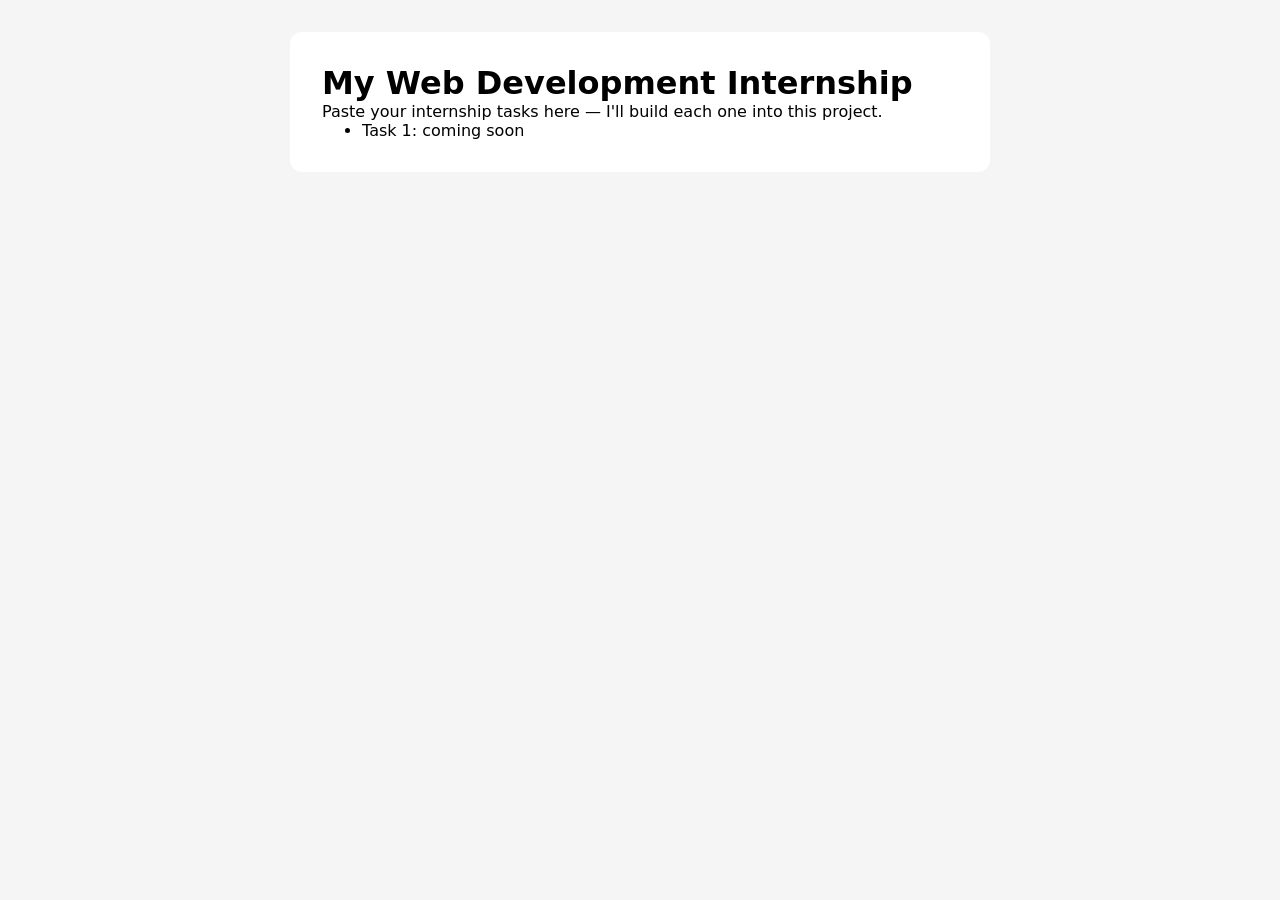
==== index.html @ b751842e "Initial commit: internship project setup" ====
<!DOCTYPE html>
<html lang="en">
<head>
  <meta charset="UTF-8" />
  <meta name="viewport" content="width=device-width, initial-scale=1.0" />
  <title>My Web Dev Internship</title>
  <link rel="stylesheet" href="style.css" />
</head>
<body>
  <main>
    <h1>My Web Development Internship</h1>
    <p>Paste your internship tasks here — I'll build each one into this project.</p>
    <ul id="tasks">
      <li>Task 1: coming soon</li>
    </ul>
  </main>
  <script src="script.js"></script>
</body>
</html>
---- style.css ----
* { margin: 0; box-sizing: border-box; font-family: system-ui, sans-serif; }
body { padding: 2rem; background: #f5f5f5; }
main { max-width: 700px; margin: auto; background: white; padding: 2rem; border-radius: 12px; }
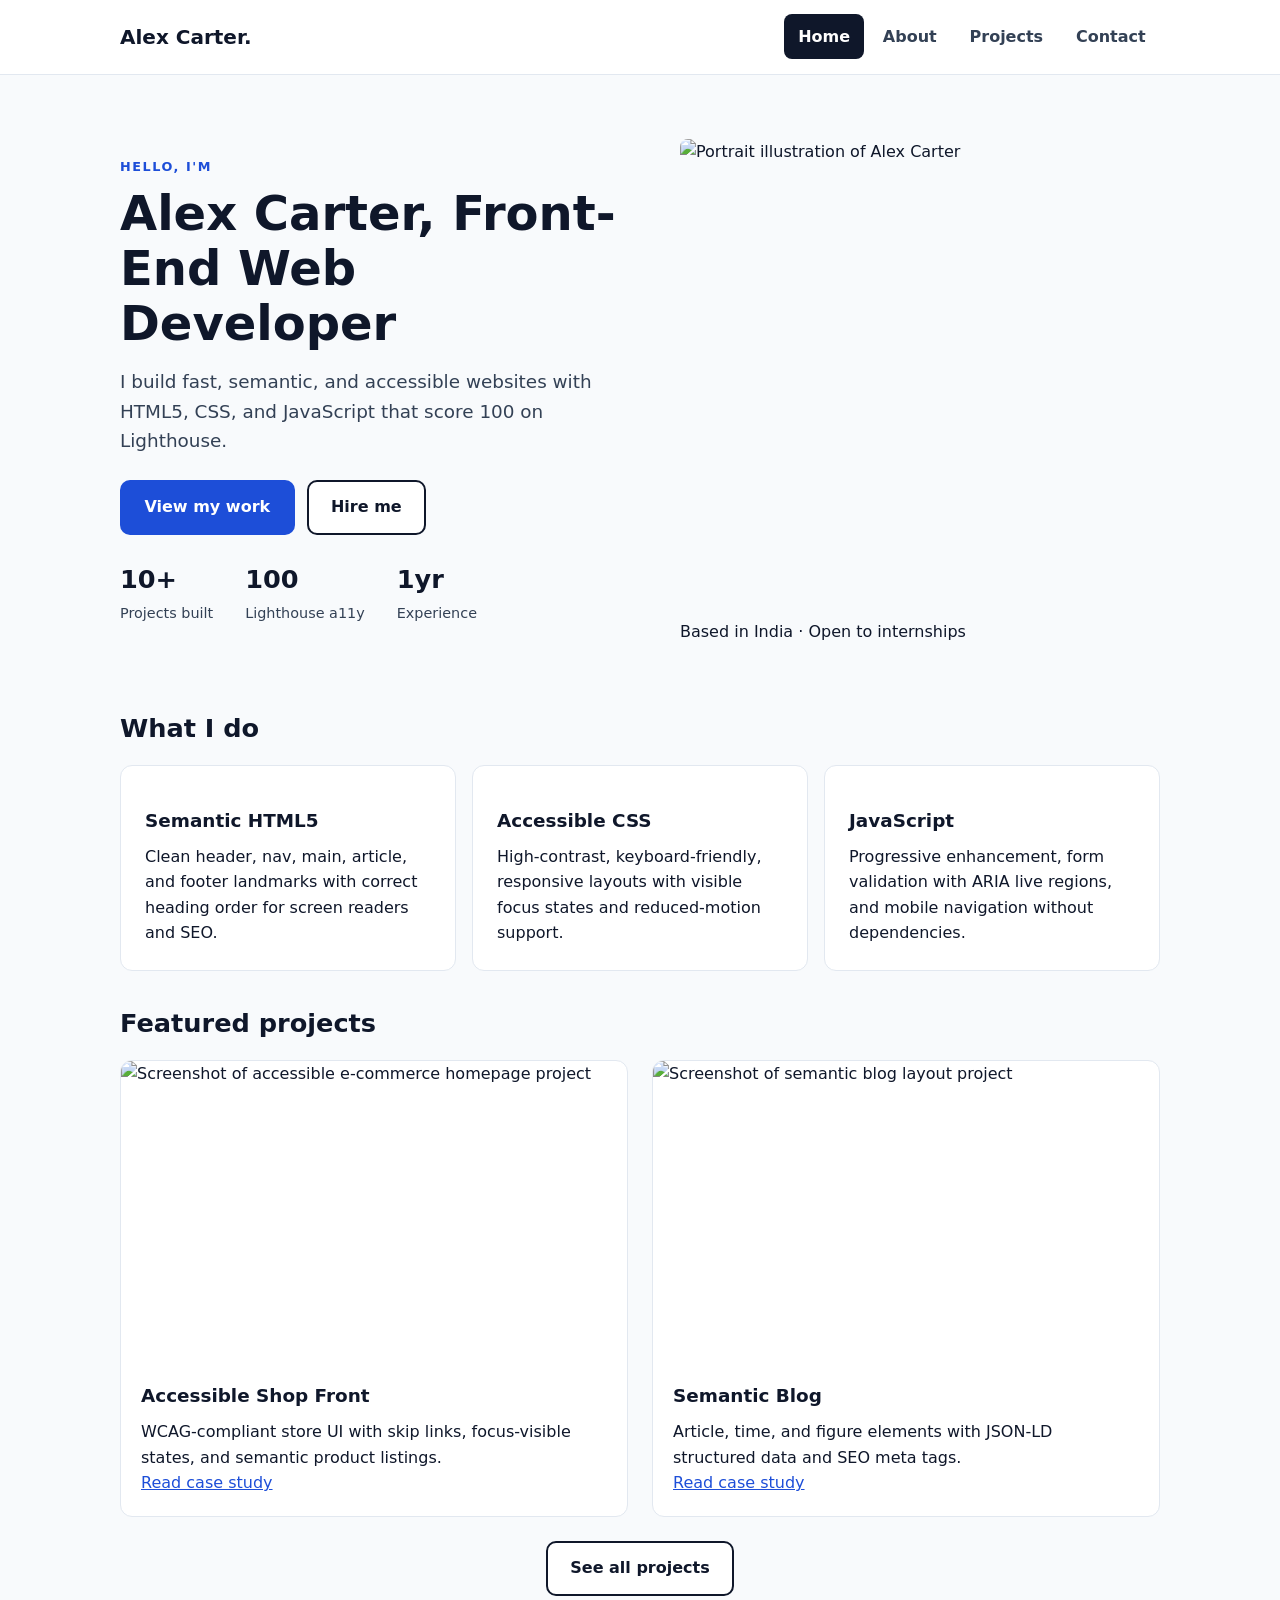
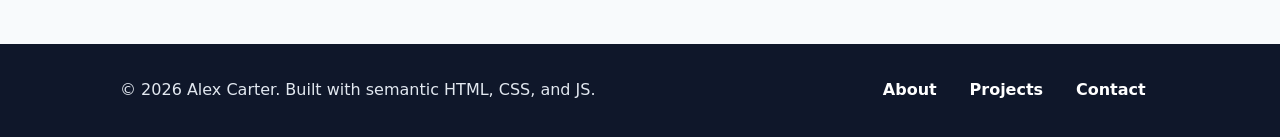
==== commit ab6bb242: "Task 1: accessible multi-page portfolio with semantic HTML, WCAG form, SEO" ====
--- a/index.html
+++ b/index.html
@@ -3,17 +3,113 @@
 <head>
   <meta charset="UTF-8" />
   <meta name="viewport" content="width=device-width, initial-scale=1.0" />
-  <title>My Web Dev Internship</title>
+  <title>Alex Carter | Front-End Web Developer Portfolio</title>
+  <meta name="description" content="Portfolio of Alex Carter, a front-end web developer specializing in semantic HTML5, accessible CSS, and JavaScript. View projects, skills, and contact details." />
+  <meta name="author" content="Alex Carter" />
+  <meta name="robots" content="index, follow" />
+  <meta name="theme-color" content="#0f172a" />
+  <meta property="og:type" content="website" />
+  <meta property="og:title" content="Alex Carter | Front-End Web Developer" />
+  <meta property="og:description" content="Semantic, accessible, SEO-friendly web development portfolio. Explore projects and get in touch." />
+  <meta property="og:image" content="assets/og-cover.png" />
+  <meta name="twitter:card" content="summary_large_image" />
+  <meta name="twitter:title" content="Alex Carter | Front-End Web Developer" />
+  <meta name="twitter:description" content="Semantic, accessible, SEO-friendly web development portfolio." />
+  <link rel="icon" href="data:image/svg+xml,<svg xmlns='http://www.w3.org/2000/svg' viewBox='0 0 100 100'><text y='.9em' font-size='90'>💼</text></svg>" />
   <link rel="stylesheet" href="style.css" />
+  <script type="application/ld+json">
+  {"@context":"https://schema.org","@type":"Person","name":"Alex Carter","jobTitle":"Front-End Web Developer","url":"https://example.com","sameAs":["https://github.com/","https://www.linkedin.com/"],"knowsAbout":["HTML5","CSS3","JavaScript","Accessibility","SEO"]}
+  </script>
 </head>
 <body>
-  <main>
-    <h1>My Web Development Internship</h1>
-    <p>Paste your internship tasks here — I'll build each one into this project.</p>
-    <ul id="tasks">
-      <li>Task 1: coming soon</li>
-    </ul>
+  <a class="skip-link" href="#main-content">Skip to main content</a>
+  <header>
+    <div class="container header-inner">
+      <a class="logo" href="index.html" aria-label="Alex Carter — home">Alex Carter<span aria-hidden="true">.</span></a>
+      <nav aria-label="Primary">
+        <button class="nav-toggle" type="button" aria-expanded="false" aria-controls="primary-menu" aria-label="Toggle navigation menu">Menu</button>
+        <ul id="primary-menu">
+          <li><a href="index.html" aria-current="page">Home</a></li>
+          <li><a href="about.html">About</a></li>
+          <li><a href="projects.html">Projects</a></li>
+          <li><a href="contact.html">Contact</a></li>
+        </ul>
+      </nav>
+    </div>
+  </header>
+  <main id="main-content">
+    <section class="hero container" aria-labelledby="intro-heading">
+      <div class="hero-text">
+        <p class="eyebrow">Hello, I'm</p>
+        <h1 id="intro-heading">Alex Carter, Front-End Web Developer</h1>
+        <p class="lead">I build fast, semantic, and accessible websites with HTML5, CSS, and JavaScript that score 100 on Lighthouse.</p>
+        <div class="actions">
+          <a class="btn btn-primary" href="projects.html">View my work</a>
+          <a class="btn btn-secondary" href="contact.html">Hire me</a>
+        </div>
+        <ul class="stats" aria-label="Highlights">
+          <li><strong>10+</strong><span>Projects built</span></li>
+          <li><strong>100</strong><span>Lighthouse a11y</span></li>
+          <li><strong>1yr</strong><span>Experience</span></li>
+        </ul>
+      </div>
+      <figure class="hero-media">
+        <img src="https://via.placeholder.com/480x480.png?text=Portrait" alt="Portrait illustration of Alex Carter" width="480" height="480" loading="eager" fetchpriority="high" />
+        <figcaption>Based in India · Open to internships</figcaption>
+      </figure>
+    </section>
+    <section class="container" aria-labelledby="skills-heading">
+      <h2 id="skills-heading">What I do</h2>
+      <div class="grid-3">
+        <article>
+          <h3>Semantic HTML5</h3>
+          <p>Clean header, nav, main, article, and footer landmarks with correct heading order for screen readers and SEO.</p>
+        </article>
+        <article>
+          <h3>Accessible CSS</h3>
+          <p>High-contrast, keyboard-friendly, responsive layouts with visible focus states and reduced-motion support.</p>
+        </article>
+        <article>
+          <h3>JavaScript</h3>
+          <p>Progressive enhancement, form validation with ARIA live regions, and mobile navigation without dependencies.</p>
+        </article>
+      </div>
+    </section>
+    <section class="container" aria-labelledby="featured-heading">
+      <h2 id="featured-heading">Featured projects</h2>
+      <div class="grid-2">
+        <article class="card">
+          <img src="https://via.placeholder.com/640x360.png?text=E-Commerce" alt="Screenshot of accessible e-commerce homepage project" width="640" height="360" loading="lazy" />
+          <div class="card-body">
+            <h3>Accessible Shop Front</h3>
+            <p>WCAG-compliant store UI with skip links, focus-visible states, and semantic product listings.</p>
+            <a href="projects.html#project-1">Read case study</a>
+          </div>
+        </article>
+        <article class="card">
+          <img src="https://via.placeholder.com/640x360.png?text=Blog" alt="Screenshot of semantic blog layout project" width="640" height="360" loading="lazy" />
+          <div class="card-body">
+            <h3>Semantic Blog</h3>
+            <p>Article, time, and figure elements with JSON-LD structured data and SEO meta tags.</p>
+            <a href="projects.html#project-2">Read case study</a>
+          </div>
+        </article>
+      </div>
+      <p class="center"><a class="btn btn-secondary" href="projects.html">See all projects</a></p>
+    </section>
   </main>
-  <script src="script.js"></script>
+  <footer>
+    <div class="container footer-inner">
+      <p>© <span id="year">2026</span> Alex Carter. Built with semantic HTML, CSS, and JS.</p>
+      <nav aria-label="Footer">
+        <ul>
+          <li><a href="about.html">About</a></li>
+          <li><a href="projects.html">Projects</a></li>
+          <li><a href="contact.html">Contact</a></li>
+        </ul>
+      </nav>
+    </div>
+  </footer>
+  <script src="script.js" defer></script>
 </body>
 </html>
--- a/style.css
+++ b/style.css
@@ -1,3 +1,112 @@
-* { margin: 0; box-sizing: border-box; font-family: system-ui, sans-serif; }
-body { padding: 2rem; background: #f5f5f5; }
-main { max-width: 700px; margin: auto; background: white; padding: 2rem; border-radius: 12px; }
+:root {
+  --bg: #f8fafc;
+  --surface: #ffffff;
+  --ink: #0f172a;
+  --muted: #334155;
+  --accent: #1d4ed8;
+  --accent-dark: #1e40af;
+  --line: #e2e8f0;
+  --radius: 12px;
+  --focus: #f59e0b;
+}
+*, *::before, *::after { box-sizing: border-box; }
+* { margin: 0; }
+html { scroll-behavior: smooth; }
+body {
+  font-family: system-ui, -apple-system, "Segoe UI", Roboto, sans-serif;
+  background: var(--bg);
+  color: var(--ink);
+  line-height: 1.6;
+}
+img { max-width: 100%; height: auto; display: block; border-radius: 8px; }
+a { color: var(--accent); }
+a:hover { color: var(--accent-dark); }
+:focus-visible {
+  outline: 3px solid var(--focus);
+  outline-offset: 3px;
+  border-radius: 4px;
+}
+.container { max-width: 1080px; margin-inline: auto; padding-inline: 1.25rem; }
+.center { text-align: center; margin-top: 1.5rem; }
+.skip-link {
+  position: absolute; left: 1rem; top: -100px; z-index: 100;
+  background: var(--ink); color: #fff; padding: 0.75rem 1.25rem; border-radius: 8px;
+}
+.skip-link:focus { top: 1rem; color: #fff; }
+header { background: var(--surface); border-bottom: 1px solid var(--line); position: sticky; top: 0; z-index: 50; }
+.header-inner { display: flex; align-items: center; justify-content: space-between; gap: 1rem; padding-block: 0.9rem; }
+.logo { font-weight: 800; font-size: 1.25rem; color: var(--ink); text-decoration: none; }
+nav ul { list-style: none; display: flex; gap: 0.25rem; padding: 0; }
+nav a { display: inline-block; padding: 0.6rem 0.9rem; border-radius: 8px; text-decoration: none; color: var(--muted); font-weight: 600; }
+nav a:hover { background: #eef2ff; color: var(--ink); }
+nav a[aria-current="page"] { background: var(--ink); color: #fff; }
+.nav-toggle { display: none; border: 2px solid var(--ink); background: #fff; border-radius: 8px; padding: 0.5rem 1rem; font-weight: 700; }
+main { padding-block: 2rem 3rem; }
+.hero { display: grid; grid-template-columns: 1.2fr 0.8fr; gap: 2rem; align-items: center; padding-block: 2rem; }
+.eyebrow { text-transform: uppercase; letter-spacing: 0.12em; font-size: 0.8rem; color: var(--accent); font-weight: 700; }
+h1 { font-size: clamp(2rem, 4vw, 3rem); line-height: 1.15; margin-block: 0.5rem 1rem; }
+h2 { font-size: 1.6rem; margin-block: 2rem 1rem; }
+h3 { font-size: 1.15rem; margin-block: 1rem 0.5rem; }
+.lead { font-size: 1.15rem; color: var(--muted); max-width: 55ch; }
+.actions { display: flex; gap: 0.75rem; margin-top: 1.5rem; flex-wrap: wrap; }
+.btn { display: inline-block; padding: 0.8rem 1.4rem; border-radius: 10px; text-decoration: none; font-weight: 700; border: 2px solid transparent; cursor: pointer; }
+.btn-primary { background: var(--accent); color: #fff; }
+.btn-primary:hover { background: var(--accent-dark); color: #fff; }
+.btn-secondary { border-color: var(--ink); color: var(--ink); background: #fff; }
+.btn-secondary:hover { background: var(--ink); color: #fff; }
+.stats { list-style: none; display: flex; gap: 2rem; padding: 1.5rem 0 0; }
+.stats strong { display: block; font-size: 1.6rem; }
+.stats span { color: var(--muted); font-size: 0.9rem; }
+.grid-3 { display: grid; grid-template-columns: repeat(3, 1fr); gap: 1rem; }
+.grid-2 { display: grid; grid-template-columns: 1fr 1fr; gap: 1.5rem; }
+.grid-3 > article, .grid-2 > article, .grid-2 > section, .grid-2 > aside {
+  background: var(--surface); border: 1px solid var(--line); border-radius: var(--radius); padding: 1.5rem;
+}
+.card { overflow: hidden; padding: 0 !important; }
+.card-body { padding: 1.25rem; }
+.card img { border-radius: 0; }
+.card-horizontal { display: grid; grid-template-columns: 320px 1fr; }
+.tags { list-style: none; display: flex; flex-wrap: wrap; gap: 0.5rem; padding: 0; margin-block: 0.75rem; }
+.tags li { background: #eef2ff; border: 1px solid #c7d2fe; padding: 0.25rem 0.75rem; border-radius: 999px; font-size: 0.85rem; font-weight: 600; }
+.page-head { margin-bottom: 1rem; }
+.breadcrumb { list-style: none; display: flex; gap: 0.5rem; padding: 0; font-size: 0.9rem; }
+.breadcrumb li + li::before { content: "› "; color: var(--muted); }
+.timeline { list-style: none; padding: 0; display: grid; gap: 1rem; }
+.timeline article { border-left: 4px solid var(--accent); padding-left: 1rem; }
+.meter-list { list-style: none; padding: 0; display: grid; gap: 0.5rem; }
+meter { width: 100%; height: 1rem; }
+table { width: 100%; border-collapse: collapse; background: var(--surface); border-radius: var(--radius); overflow: hidden; }
+caption { text-align: left; font-weight: 700; padding: 0.75rem; }
+th, td { text-align: left; padding: 0.75rem 1rem; border-top: 1px solid var(--line); }
+thead th { background: var(--ink); color: #fff; }
+form { display: grid; gap: 1rem; background: var(--surface); border: 1px solid var(--line); border-radius: var(--radius); padding: 1.5rem; }
+.field { display: grid; gap: 0.35rem; }
+label { font-weight: 700; }
+.hint { font-size: 0.875rem; color: var(--muted); }
+.error { color: #b91c1c; font-weight: 600; font-size: 0.9rem; }
+input, select, textarea { font: inherit; padding: 0.7rem 0.85rem; border: 2px solid #94a3b8; border-radius: 8px; background: #fff; width: 100%; }
+input[aria-invalid="true"], select[aria-invalid="true"], textarea[aria-invalid="true"] { border-color: #b91c1c; }
+fieldset { border: 2px solid var(--line); border-radius: 8px; padding: 1rem; display: flex; gap: 1.5rem; }
+fieldset label { font-weight: 500; display: flex; gap: 0.5rem; align-items: center; }
+fieldset input { width: auto; }
+.check { display: flex; gap: 0.6rem; align-items: flex-start; }
+.check input { width: auto; margin-top: 0.3rem; }
+.form-status { font-weight: 700; padding: 0.75rem; border-radius: 8px; }
+.form-status:empty { display: none; }
+.form-status.success { background: #dcfce7; color: #166534; }
+.form-status.error { background: #fee2e2; color: #991b1b; }
+address { font-style: normal; line-height: 2; }
+footer { background: var(--ink); color: #e2e8f0; padding-block: 1.5rem; }
+.footer-inner { display: flex; justify-content: space-between; align-items: center; gap: 1rem; flex-wrap: wrap; }
+footer a { color: #fff; }
+@media (max-width: 800px) {
+  .hero, .grid-2, .grid-3, .card-horizontal { grid-template-columns: 1fr; }
+  .nav-toggle { display: inline-block; }
+  nav ul { display: none; flex-direction: column; position: absolute; right: 1rem; top: 4rem; background: #fff; border: 1px solid var(--line); border-radius: 10px; padding: 0.5rem; box-shadow: 0 10px 30px rgba(0,0,0,0.15); }
+  nav ul.open { display: flex; }
+  nav a { color: var(--ink); }
+}
+@media (prefers-reduced-motion: reduce) {
+  html { scroll-behavior: auto; }
+  *, *::before, *::after { transition: none !important; animation: none !important; }
+}
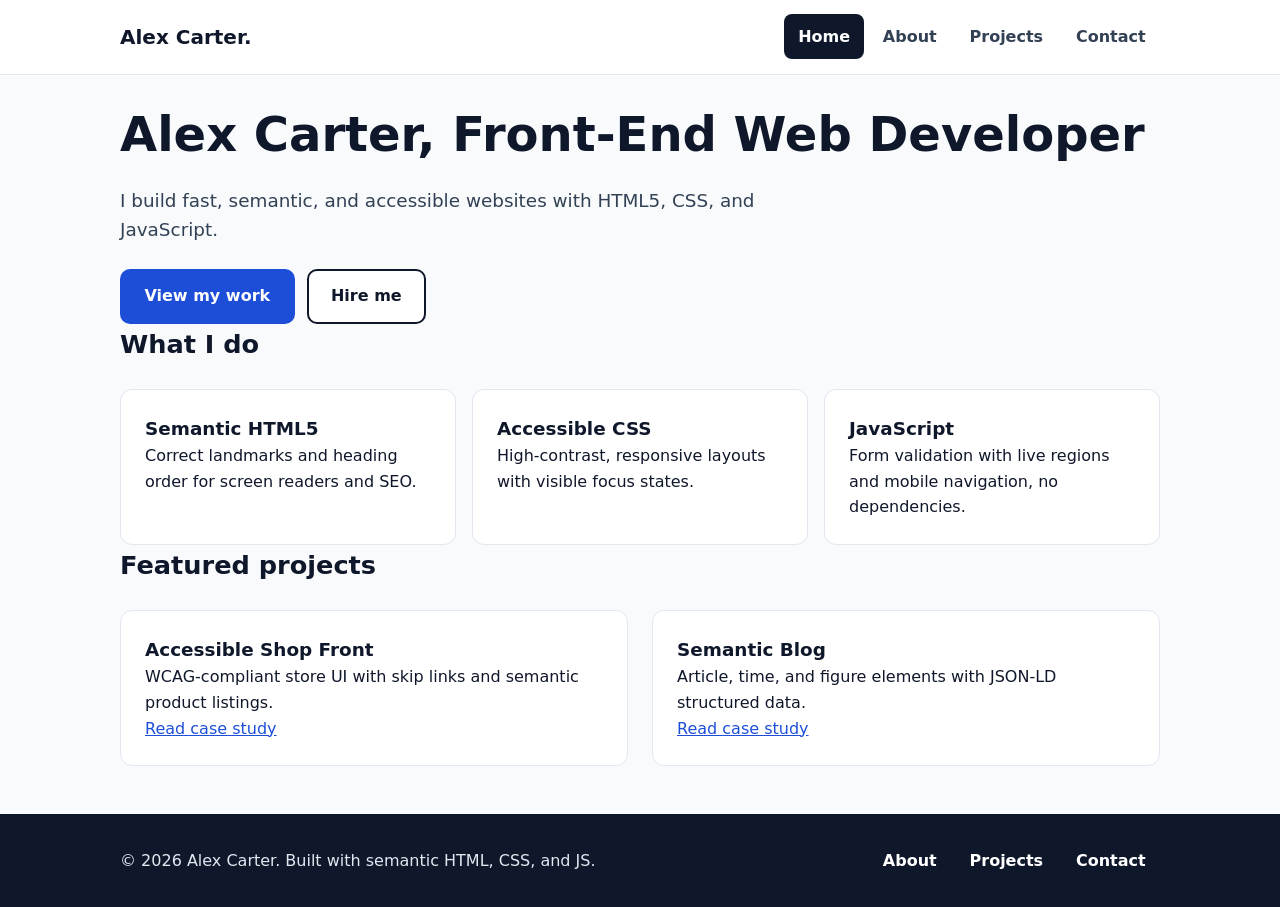
==== commit bb82e75c: "Task 1 cleanup: strip unused CSS/JS, placeholder images, redundant meta" ====
--- a/index.html
+++ b/index.html
@@ -4,30 +4,24 @@
   <meta charset="UTF-8" />
   <meta name="viewport" content="width=device-width, initial-scale=1.0" />
   <title>Alex Carter | Front-End Web Developer Portfolio</title>
-  <meta name="description" content="Portfolio of Alex Carter, a front-end web developer specializing in semantic HTML5, accessible CSS, and JavaScript. View projects, skills, and contact details." />
-  <meta name="author" content="Alex Carter" />
-  <meta name="robots" content="index, follow" />
-  <meta name="theme-color" content="#0f172a" />
+  <meta name="description" content="Portfolio of Alex Carter, a front-end web developer specializing in semantic HTML5, accessible CSS, and JavaScript." />
   <meta property="og:type" content="website" />
   <meta property="og:title" content="Alex Carter | Front-End Web Developer" />
-  <meta property="og:description" content="Semantic, accessible, SEO-friendly web development portfolio. Explore projects and get in touch." />
-  <meta property="og:image" content="assets/og-cover.png" />
-  <meta name="twitter:card" content="summary_large_image" />
-  <meta name="twitter:title" content="Alex Carter | Front-End Web Developer" />
-  <meta name="twitter:description" content="Semantic, accessible, SEO-friendly web development portfolio." />
+  <meta property="og:description" content="Semantic, accessible, SEO-friendly web development portfolio." />
+  <meta name="theme-color" content="#0f172a" />
   <link rel="icon" href="data:image/svg+xml,<svg xmlns='http://www.w3.org/2000/svg' viewBox='0 0 100 100'><text y='.9em' font-size='90'>💼</text></svg>" />
   <link rel="stylesheet" href="style.css" />
   <script type="application/ld+json">
-  {"@context":"https://schema.org","@type":"Person","name":"Alex Carter","jobTitle":"Front-End Web Developer","url":"https://example.com","sameAs":["https://github.com/","https://www.linkedin.com/"],"knowsAbout":["HTML5","CSS3","JavaScript","Accessibility","SEO"]}
+  {"@context":"https://schema.org","@type":"Person","name":"Alex Carter","jobTitle":"Front-End Web Developer","knowsAbout":["HTML5","CSS3","JavaScript","Accessibility","SEO"]}
   </script>
 </head>
 <body>
   <a class="skip-link" href="#main-content">Skip to main content</a>
   <header>
     <div class="container header-inner">
-      <a class="logo" href="index.html" aria-label="Alex Carter — home">Alex Carter<span aria-hidden="true">.</span></a>
+      <a class="logo" href="index.html">Alex Carter<span aria-hidden="true">.</span></a>
       <nav aria-label="Primary">
-        <button class="nav-toggle" type="button" aria-expanded="false" aria-controls="primary-menu" aria-label="Toggle navigation menu">Menu</button>
+        <button class="nav-toggle" type="button" aria-expanded="false" aria-controls="primary-menu">Menu</button>
         <ul id="primary-menu">
           <li><a href="index.html" aria-current="page">Home</a></li>
           <li><a href="about.html">About</a></li>
@@ -38,40 +32,28 @@
     </div>
   </header>
   <main id="main-content">
-    <section class="hero container" aria-labelledby="intro-heading">
-      <div class="hero-text">
-        <p class="eyebrow">Hello, I'm</p>
-        <h1 id="intro-heading">Alex Carter, Front-End Web Developer</h1>
-        <p class="lead">I build fast, semantic, and accessible websites with HTML5, CSS, and JavaScript that score 100 on Lighthouse.</p>
-        <div class="actions">
-          <a class="btn btn-primary" href="projects.html">View my work</a>
-          <a class="btn btn-secondary" href="contact.html">Hire me</a>
-        </div>
-        <ul class="stats" aria-label="Highlights">
-          <li><strong>10+</strong><span>Projects built</span></li>
-          <li><strong>100</strong><span>Lighthouse a11y</span></li>
-          <li><strong>1yr</strong><span>Experience</span></li>
-        </ul>
-      </div>
-      <figure class="hero-media">
-        <img src="https://via.placeholder.com/480x480.png?text=Portrait" alt="Portrait illustration of Alex Carter" width="480" height="480" loading="eager" fetchpriority="high" />
-        <figcaption>Based in India · Open to internships</figcaption>
-      </figure>
+    <section class="container hero" aria-labelledby="intro-heading">
+      <h1 id="intro-heading">Alex Carter, Front-End Web Developer</h1>
+      <p class="lead">I build fast, semantic, and accessible websites with HTML5, CSS, and JavaScript.</p>
+      <p class="actions">
+        <a class="btn btn-primary" href="projects.html">View my work</a>
+        <a class="btn btn-secondary" href="contact.html">Hire me</a>
+      </p>
     </section>
     <section class="container" aria-labelledby="skills-heading">
       <h2 id="skills-heading">What I do</h2>
       <div class="grid-3">
         <article>
           <h3>Semantic HTML5</h3>
-          <p>Clean header, nav, main, article, and footer landmarks with correct heading order for screen readers and SEO.</p>
+          <p>Correct landmarks and heading order for screen readers and SEO.</p>
         </article>
         <article>
           <h3>Accessible CSS</h3>
-          <p>High-contrast, keyboard-friendly, responsive layouts with visible focus states and reduced-motion support.</p>
+          <p>High-contrast, responsive layouts with visible focus states.</p>
         </article>
         <article>
           <h3>JavaScript</h3>
-          <p>Progressive enhancement, form validation with ARIA live regions, and mobile navigation without dependencies.</p>
+          <p>Form validation with live regions and mobile navigation, no dependencies.</p>
         </article>
       </div>
     </section>
@@ -79,28 +61,21 @@
       <h2 id="featured-heading">Featured projects</h2>
       <div class="grid-2">
         <article class="card">
-          <img src="https://via.placeholder.com/640x360.png?text=E-Commerce" alt="Screenshot of accessible e-commerce homepage project" width="640" height="360" loading="lazy" />
-          <div class="card-body">
-            <h3>Accessible Shop Front</h3>
-            <p>WCAG-compliant store UI with skip links, focus-visible states, and semantic product listings.</p>
-            <a href="projects.html#project-1">Read case study</a>
-          </div>
+          <h3>Accessible Shop Front</h3>
+          <p>WCAG-compliant store UI with skip links and semantic product listings.</p>
+          <a href="projects.html#project-1">Read case study</a>
         </article>
         <article class="card">
-          <img src="https://via.placeholder.com/640x360.png?text=Blog" alt="Screenshot of semantic blog layout project" width="640" height="360" loading="lazy" />
-          <div class="card-body">
-            <h3>Semantic Blog</h3>
-            <p>Article, time, and figure elements with JSON-LD structured data and SEO meta tags.</p>
-            <a href="projects.html#project-2">Read case study</a>
-          </div>
+          <h3>Semantic Blog</h3>
+          <p>Article, time, and figure elements with JSON-LD structured data.</p>
+          <a href="projects.html#project-2">Read case study</a>
         </article>
       </div>
-      <p class="center"><a class="btn btn-secondary" href="projects.html">See all projects</a></p>
     </section>
   </main>
   <footer>
     <div class="container footer-inner">
-      <p>© <span id="year">2026</span> Alex Carter. Built with semantic HTML, CSS, and JS.</p>
+      <p>© 2026 Alex Carter. Built with semantic HTML, CSS, and JS.</p>
       <nav aria-label="Footer">
         <ul>
           <li><a href="about.html">About</a></li>
--- a/style.css
+++ b/style.css
@@ -1,6 +1,6 @@
 :root {
   --bg: #f8fafc;
-  --surface: #ffffff;
+  --surface: #fff;
   --ink: #0f172a;
   --muted: #334155;
   --accent: #1d4ed8;
@@ -11,27 +11,17 @@
 }
 *, *::before, *::after { box-sizing: border-box; }
 * { margin: 0; }
-html { scroll-behavior: smooth; }
 body {
   font-family: system-ui, -apple-system, "Segoe UI", Roboto, sans-serif;
   background: var(--bg);
   color: var(--ink);
   line-height: 1.6;
 }
-img { max-width: 100%; height: auto; display: block; border-radius: 8px; }
 a { color: var(--accent); }
 a:hover { color: var(--accent-dark); }
-:focus-visible {
-  outline: 3px solid var(--focus);
-  outline-offset: 3px;
-  border-radius: 4px;
-}
+:focus-visible { outline: 3px solid var(--focus); outline-offset: 3px; border-radius: 4px; }
 .container { max-width: 1080px; margin-inline: auto; padding-inline: 1.25rem; }
-.center { text-align: center; margin-top: 1.5rem; }
-.skip-link {
-  position: absolute; left: 1rem; top: -100px; z-index: 100;
-  background: var(--ink); color: #fff; padding: 0.75rem 1.25rem; border-radius: 8px;
-}
+.skip-link { position: absolute; left: 1rem; top: -100px; z-index: 100; background: var(--ink); color: #fff; padding: 0.75rem 1.25rem; border-radius: 8px; }
 .skip-link:focus { top: 1rem; color: #fff; }
 header { background: var(--surface); border-bottom: 1px solid var(--line); position: sticky; top: 0; z-index: 50; }
 .header-inner { display: flex; align-items: center; justify-content: space-between; gap: 1rem; padding-block: 0.9rem; }
@@ -42,71 +32,41 @@
 nav a[aria-current="page"] { background: var(--ink); color: #fff; }
 .nav-toggle { display: none; border: 2px solid var(--ink); background: #fff; border-radius: 8px; padding: 0.5rem 1rem; font-weight: 700; }
 main { padding-block: 2rem 3rem; }
-.hero { display: grid; grid-template-columns: 1.2fr 0.8fr; gap: 2rem; align-items: center; padding-block: 2rem; }
-.eyebrow { text-transform: uppercase; letter-spacing: 0.12em; font-size: 0.8rem; color: var(--accent); font-weight: 700; }
-h1 { font-size: clamp(2rem, 4vw, 3rem); line-height: 1.15; margin-block: 0.5rem 1rem; }
-h2 { font-size: 1.6rem; margin-block: 2rem 1rem; }
-h3 { font-size: 1.15rem; margin-block: 1rem 0.5rem; }
+main .container { display: grid; gap: 1.5rem; }
+h1 { font-size: clamp(2rem, 4vw, 3rem); line-height: 1.15; }
+h2 { font-size: 1.6rem; }
+h3 { font-size: 1.15rem; }
 .lead { font-size: 1.15rem; color: var(--muted); max-width: 55ch; }
-.actions { display: flex; gap: 0.75rem; margin-top: 1.5rem; flex-wrap: wrap; }
+.actions { display: flex; gap: 0.75rem; flex-wrap: wrap; }
 .btn { display: inline-block; padding: 0.8rem 1.4rem; border-radius: 10px; text-decoration: none; font-weight: 700; border: 2px solid transparent; cursor: pointer; }
 .btn-primary { background: var(--accent); color: #fff; }
 .btn-primary:hover { background: var(--accent-dark); color: #fff; }
 .btn-secondary { border-color: var(--ink); color: var(--ink); background: #fff; }
 .btn-secondary:hover { background: var(--ink); color: #fff; }
-.stats { list-style: none; display: flex; gap: 2rem; padding: 1.5rem 0 0; }
-.stats strong { display: block; font-size: 1.6rem; }
-.stats span { color: var(--muted); font-size: 0.9rem; }
 .grid-3 { display: grid; grid-template-columns: repeat(3, 1fr); gap: 1rem; }
 .grid-2 { display: grid; grid-template-columns: 1fr 1fr; gap: 1.5rem; }
-.grid-3 > article, .grid-2 > article, .grid-2 > section, .grid-2 > aside {
+.grid-3 > article, .grid-2 > article, .grid-2 > section, .card, aside, form {
   background: var(--surface); border: 1px solid var(--line); border-radius: var(--radius); padding: 1.5rem;
 }
-.card { overflow: hidden; padding: 0 !important; }
-.card-body { padding: 1.25rem; }
-.card img { border-radius: 0; }
-.card-horizontal { display: grid; grid-template-columns: 320px 1fr; }
-.tags { list-style: none; display: flex; flex-wrap: wrap; gap: 0.5rem; padding: 0; margin-block: 0.75rem; }
-.tags li { background: #eef2ff; border: 1px solid #c7d2fe; padding: 0.25rem 0.75rem; border-radius: 999px; font-size: 0.85rem; font-weight: 600; }
-.page-head { margin-bottom: 1rem; }
-.breadcrumb { list-style: none; display: flex; gap: 0.5rem; padding: 0; font-size: 0.9rem; }
-.breadcrumb li + li::before { content: "› "; color: var(--muted); }
-.timeline { list-style: none; padding: 0; display: grid; gap: 1rem; }
-.timeline article { border-left: 4px solid var(--accent); padding-left: 1rem; }
-.meter-list { list-style: none; padding: 0; display: grid; gap: 0.5rem; }
-meter { width: 100%; height: 1rem; }
-table { width: 100%; border-collapse: collapse; background: var(--surface); border-radius: var(--radius); overflow: hidden; }
-caption { text-align: left; font-weight: 700; padding: 0.75rem; }
-th, td { text-align: left; padding: 0.75rem 1rem; border-top: 1px solid var(--line); }
-thead th { background: var(--ink); color: #fff; }
-form { display: grid; gap: 1rem; background: var(--surface); border: 1px solid var(--line); border-radius: var(--radius); padding: 1.5rem; }
 .field { display: grid; gap: 0.35rem; }
 label { font-weight: 700; }
 .hint { font-size: 0.875rem; color: var(--muted); }
 .error { color: #b91c1c; font-weight: 600; font-size: 0.9rem; }
-input, select, textarea { font: inherit; padding: 0.7rem 0.85rem; border: 2px solid #94a3b8; border-radius: 8px; background: #fff; width: 100%; }
-input[aria-invalid="true"], select[aria-invalid="true"], textarea[aria-invalid="true"] { border-color: #b91c1c; }
-fieldset { border: 2px solid var(--line); border-radius: 8px; padding: 1rem; display: flex; gap: 1.5rem; }
-fieldset label { font-weight: 500; display: flex; gap: 0.5rem; align-items: center; }
-fieldset input { width: auto; }
-.check { display: flex; gap: 0.6rem; align-items: flex-start; }
-.check input { width: auto; margin-top: 0.3rem; }
-.form-status { font-weight: 700; padding: 0.75rem; border-radius: 8px; }
-.form-status:empty { display: none; }
-.form-status.success { background: #dcfce7; color: #166534; }
-.form-status.error { background: #fee2e2; color: #991b1b; }
-address { font-style: normal; line-height: 2; }
+input, textarea { font: inherit; padding: 0.7rem 0.85rem; border: 2px solid #94a3b8; border-radius: 8px; width: 100%; }
+input[aria-invalid="true"], textarea[aria-invalid="true"] { border-color: #b91c1c; }
+#form-status:empty { display: none; }
+#form-status { font-weight: 700; }
+address { font-style: normal; }
 footer { background: var(--ink); color: #e2e8f0; padding-block: 1.5rem; }
 .footer-inner { display: flex; justify-content: space-between; align-items: center; gap: 1rem; flex-wrap: wrap; }
 footer a { color: #fff; }
 @media (max-width: 800px) {
-  .hero, .grid-2, .grid-3, .card-horizontal { grid-template-columns: 1fr; }
+  .grid-2, .grid-3 { grid-template-columns: 1fr; }
   .nav-toggle { display: inline-block; }
   nav ul { display: none; flex-direction: column; position: absolute; right: 1rem; top: 4rem; background: #fff; border: 1px solid var(--line); border-radius: 10px; padding: 0.5rem; box-shadow: 0 10px 30px rgba(0,0,0,0.15); }
   nav ul.open { display: flex; }
   nav a { color: var(--ink); }
 }
 @media (prefers-reduced-motion: reduce) {
-  html { scroll-behavior: auto; }
   *, *::before, *::after { transition: none !important; animation: none !important; }
 }
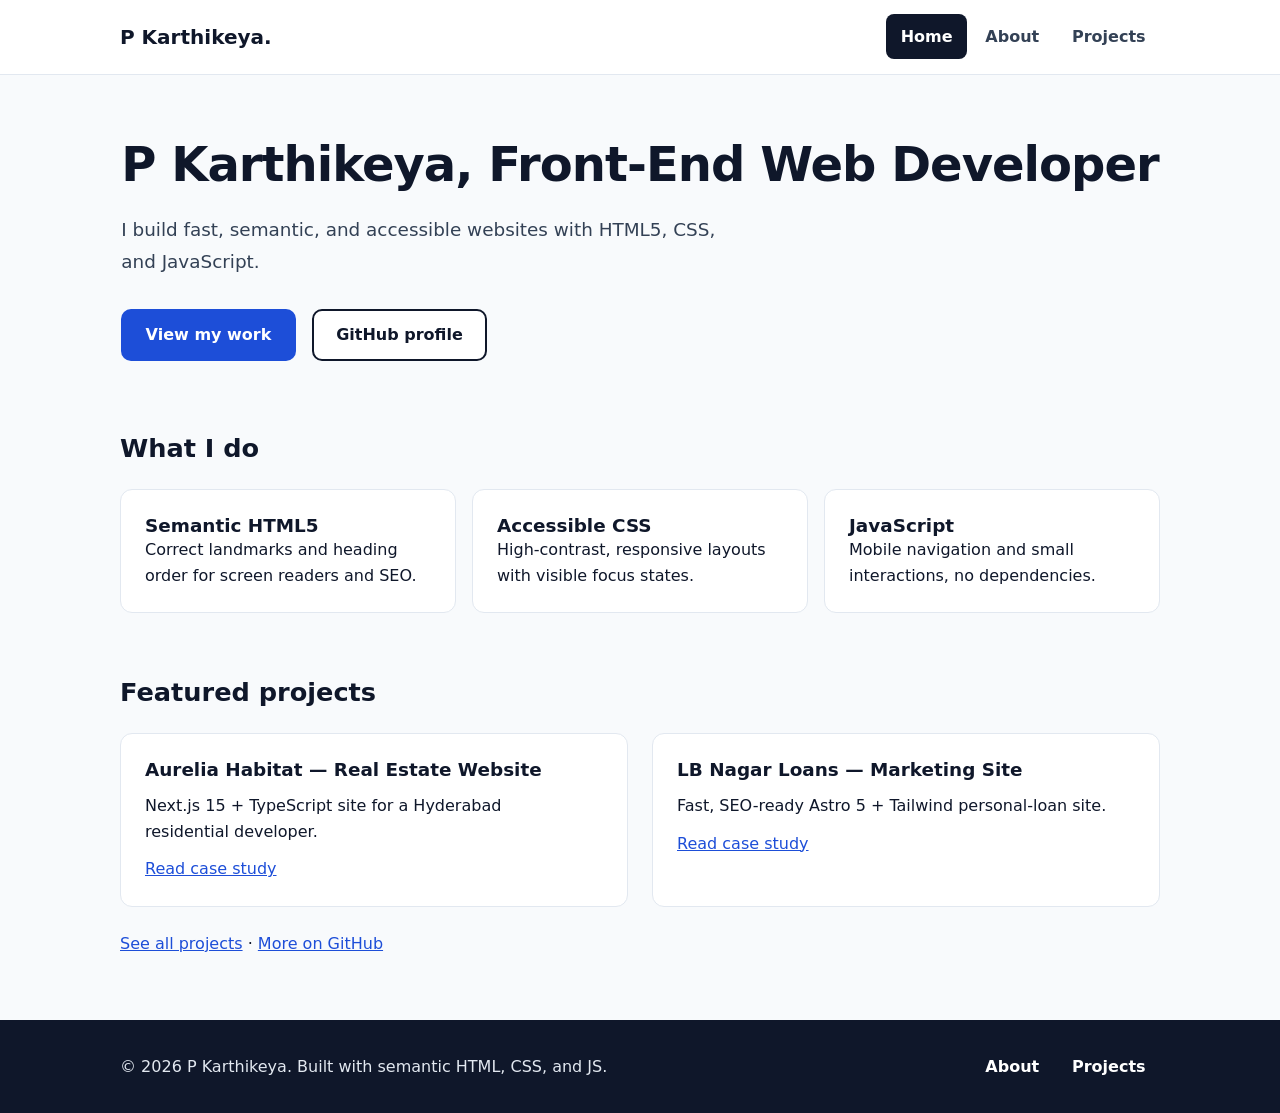
==== commit 90bf4e55: "Rebrand to P Karthikeya, real GitHub projects, Methodist College, contact removal" ====
--- a/index.html
+++ b/index.html
@@ -3,41 +3,40 @@
 <head>
   <meta charset="UTF-8" />
   <meta name="viewport" content="width=device-width, initial-scale=1.0" />
-  <title>Alex Carter | Front-End Web Developer Portfolio</title>
-  <meta name="description" content="Portfolio of Alex Carter, a front-end web developer specializing in semantic HTML5, accessible CSS, and JavaScript." />
+  <title>P Karthikeya | Front-End Web Developer Portfolio</title>
+  <meta name="description" content="Portfolio of P Karthikeya, a front-end web developer specializing in semantic HTML5, accessible CSS, and JavaScript." />
   <meta property="og:type" content="website" />
-  <meta property="og:title" content="Alex Carter | Front-End Web Developer" />
+  <meta property="og:title" content="P Karthikeya | Front-End Web Developer" />
   <meta property="og:description" content="Semantic, accessible, SEO-friendly web development portfolio." />
   <meta name="theme-color" content="#0f172a" />
   <link rel="icon" href="data:image/svg+xml,<svg xmlns='http://www.w3.org/2000/svg' viewBox='0 0 100 100'><text y='.9em' font-size='90'>💼</text></svg>" />
   <link rel="stylesheet" href="style.css" />
   <script type="application/ld+json">
-  {"@context":"https://schema.org","@type":"Person","name":"Alex Carter","jobTitle":"Front-End Web Developer","knowsAbout":["HTML5","CSS3","JavaScript","Accessibility","SEO"]}
+  {"@context":"https://schema.org","@type":"Person","name":"P Karthikeya","jobTitle":"Front-End Web Developer","knowsAbout":["HTML5","CSS3","JavaScript","Accessibility","SEO"]}
   </script>
 </head>
 <body>
   <a class="skip-link" href="#main-content">Skip to main content</a>
   <header>
     <div class="container header-inner">
-      <a class="logo" href="index.html">Alex Carter<span aria-hidden="true">.</span></a>
+      <a class="logo" href="index.html">P Karthikeya<span aria-hidden="true">.</span></a>
       <nav aria-label="Primary">
         <button class="nav-toggle" type="button" aria-expanded="false" aria-controls="primary-menu">Menu</button>
         <ul id="primary-menu">
           <li><a href="index.html" aria-current="page">Home</a></li>
           <li><a href="about.html">About</a></li>
           <li><a href="projects.html">Projects</a></li>
-          <li><a href="contact.html">Contact</a></li>
         </ul>
       </nav>
     </div>
   </header>
   <main id="main-content">
     <section class="container hero" aria-labelledby="intro-heading">
-      <h1 id="intro-heading">Alex Carter, Front-End Web Developer</h1>
+      <h1 id="intro-heading">P Karthikeya, Front-End Web Developer</h1>
       <p class="lead">I build fast, semantic, and accessible websites with HTML5, CSS, and JavaScript.</p>
       <p class="actions">
         <a class="btn btn-primary" href="projects.html">View my work</a>
-        <a class="btn btn-secondary" href="contact.html">Hire me</a>
+        <a class="btn btn-secondary" href="https://github.com/KarthikeyaPodicheti" rel="noopener me">GitHub profile</a>
       </p>
     </section>
     <section class="container" aria-labelledby="skills-heading">
@@ -53,7 +52,7 @@
         </article>
         <article>
           <h3>JavaScript</h3>
-          <p>Form validation with live regions and mobile navigation, no dependencies.</p>
+          <p>Mobile navigation and small interactions, no dependencies.</p>
         </article>
       </div>
     </section>
@@ -61,26 +60,26 @@
       <h2 id="featured-heading">Featured projects</h2>
       <div class="grid-2">
         <article class="card">
-          <h3>Accessible Shop Front</h3>
-          <p>WCAG-compliant store UI with skip links and semantic product listings.</p>
-          <a href="projects.html#project-1">Read case study</a>
+          <h3>Aurelia Habitat — Real Estate Website</h3>
+          <p>Next.js 15 + TypeScript site for a Hyderabad residential developer.</p>
+          <a href="projects.html#project-aurelia">Read case study</a>
         </article>
         <article class="card">
-          <h3>Semantic Blog</h3>
-          <p>Article, time, and figure elements with JSON-LD structured data.</p>
-          <a href="projects.html#project-2">Read case study</a>
+          <h3>LB Nagar Loans — Marketing Site</h3>
+          <p>Fast, SEO-ready Astro 5 + Tailwind personal-loan site.</p>
+          <a href="projects.html#project-lb-loans">Read case study</a>
         </article>
       </div>
+      <p><a href="projects.html">See all projects</a> · <a href="https://github.com/KarthikeyaPodicheti" rel="noopener me">More on GitHub</a></p>
     </section>
   </main>
   <footer>
     <div class="container footer-inner">
-      <p>© 2026 Alex Carter. Built with semantic HTML, CSS, and JS.</p>
+      <p>© 2026 P Karthikeya. Built with semantic HTML, CSS, and JS.</p>
       <nav aria-label="Footer">
         <ul>
           <li><a href="about.html">About</a></li>
           <li><a href="projects.html">Projects</a></li>
-          <li><a href="contact.html">Contact</a></li>
         </ul>
       </nav>
     </div>
--- a/style.css
+++ b/style.css
@@ -31,32 +31,32 @@
 nav a:hover { background: #eef2ff; color: var(--ink); }
 nav a[aria-current="page"] { background: var(--ink); color: #fff; }
 .nav-toggle { display: none; border: 2px solid var(--ink); background: #fff; border-radius: 8px; padding: 0.5rem 1rem; font-weight: 700; }
-main { padding-block: 2rem 3rem; }
-main .container { display: grid; gap: 1.5rem; }
+main { display: grid; gap: 4rem; padding-block: 3.5rem 4rem; }
+main .container { display: grid; gap: 1.5rem; align-content: start; }
+.hero { padding-block: 0.5rem; }
+.hero h1 { letter-spacing: -0.02em; line-height: 1.08; }
+.actions { display: flex; gap: 1rem; flex-wrap: wrap; margin-top: 0.5rem; }
+.card { display: grid; gap: 0.75rem; align-content: start; }
 h1 { font-size: clamp(2rem, 4vw, 3rem); line-height: 1.15; }
+h1, h2, h3 { text-wrap: balance; line-height: 1.25; }
+h1 { line-height: 1.1; }
+p { text-wrap: pretty; }
 h2 { font-size: 1.6rem; }
 h3 { font-size: 1.15rem; }
-.lead { font-size: 1.15rem; color: var(--muted); max-width: 55ch; }
-.actions { display: flex; gap: 0.75rem; flex-wrap: wrap; }
-.btn { display: inline-block; padding: 0.8rem 1.4rem; border-radius: 10px; text-decoration: none; font-weight: 700; border: 2px solid transparent; cursor: pointer; }
+.lead { font-size: 1.15rem; color: var(--muted); max-width: 55ch; line-height: 1.7; }
+.btn { display: inline-block; padding: 0.8rem 1.4rem; border-radius: 10px; text-decoration: none; font-weight: 700; border: 2px solid transparent; cursor: pointer; line-height: 1.4; }
 .btn-primary { background: var(--accent); color: #fff; }
 .btn-primary:hover { background: var(--accent-dark); color: #fff; }
 .btn-secondary { border-color: var(--ink); color: var(--ink); background: #fff; }
 .btn-secondary:hover { background: var(--ink); color: #fff; }
 .grid-3 { display: grid; grid-template-columns: repeat(3, 1fr); gap: 1rem; }
 .grid-2 { display: grid; grid-template-columns: 1fr 1fr; gap: 1.5rem; }
-.grid-3 > article, .grid-2 > article, .grid-2 > section, .card, aside, form {
+.grid-3 > article, .grid-2 > article, .grid-2 > section, .card, aside {
   background: var(--surface); border: 1px solid var(--line); border-radius: var(--radius); padding: 1.5rem;
 }
-.field { display: grid; gap: 0.35rem; }
-label { font-weight: 700; }
-.hint { font-size: 0.875rem; color: var(--muted); }
-.error { color: #b91c1c; font-weight: 600; font-size: 0.9rem; }
-input, textarea { font: inherit; padding: 0.7rem 0.85rem; border: 2px solid #94a3b8; border-radius: 8px; width: 100%; }
-input[aria-invalid="true"], textarea[aria-invalid="true"] { border-color: #b91c1c; }
-#form-status:empty { display: none; }
-#form-status { font-weight: 700; }
-address { font-style: normal; }
+.tags { list-style: none; display: flex; flex-wrap: wrap; gap: 0.5rem; padding: 0; margin-block: 0.75rem; }
+.tags li { background: #eef2ff; border: 1px solid #c7d2fe; padding: 0.25rem 0.75rem; border-radius: 999px; font-size: 0.85rem; font-weight: 600; }
+.card p + p { margin-top: 0.75rem; }
 footer { background: var(--ink); color: #e2e8f0; padding-block: 1.5rem; }
 .footer-inner { display: flex; justify-content: space-between; align-items: center; gap: 1rem; flex-wrap: wrap; }
 footer a { color: #fff; }
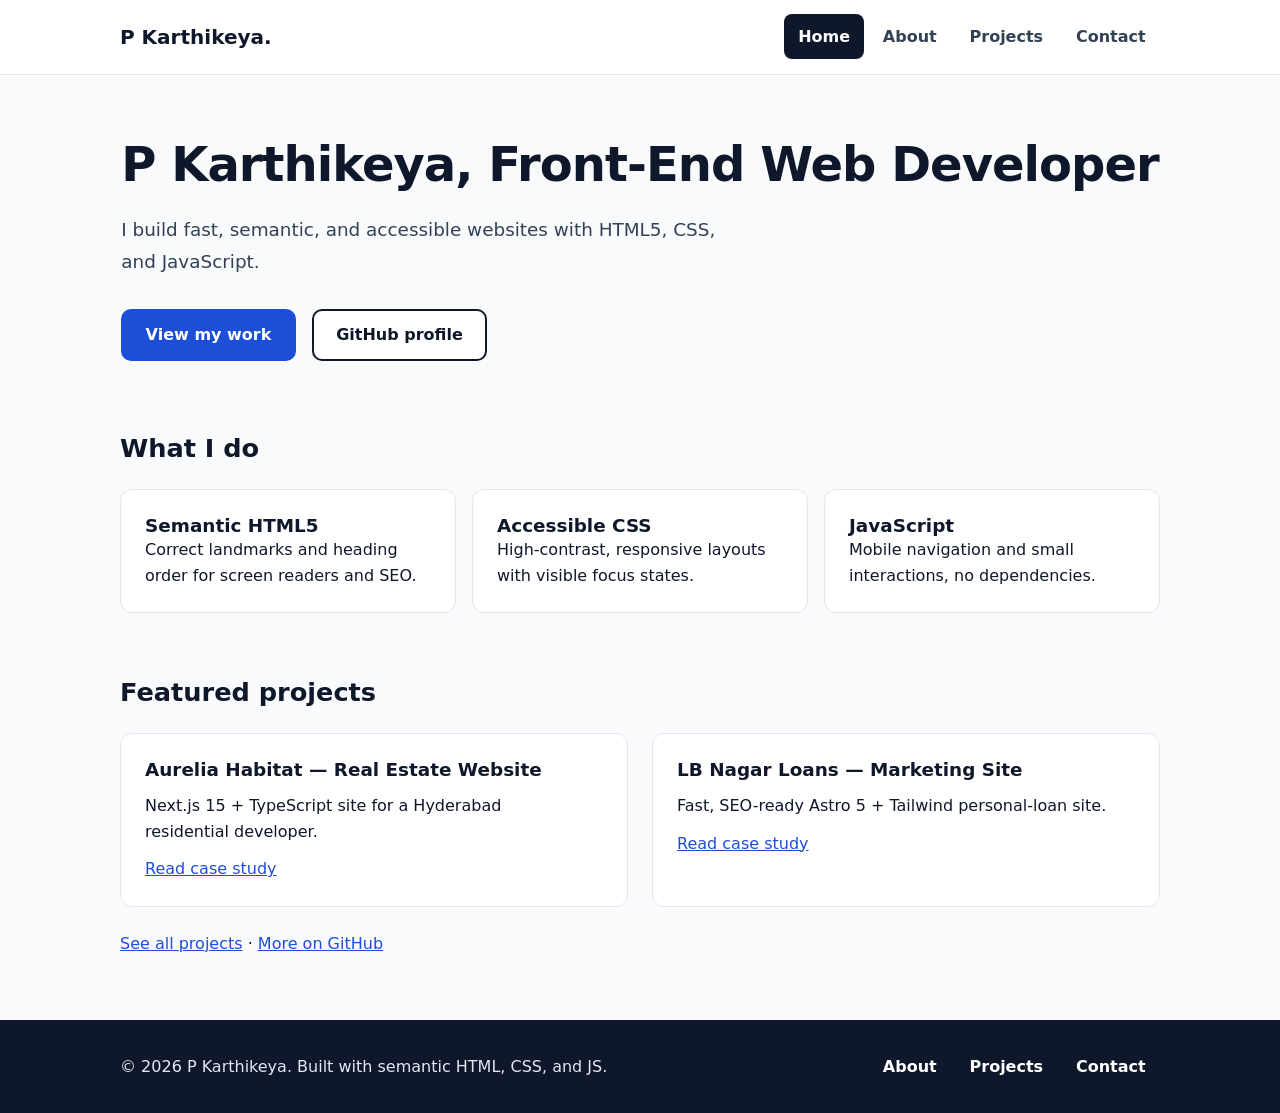
==== commit 45e689d8: "Task 1 fix: restore accessible tab-navigable contact form" ====
--- a/index.html
+++ b/index.html
@@ -26,6 +26,7 @@
           <li><a href="index.html" aria-current="page">Home</a></li>
           <li><a href="about.html">About</a></li>
           <li><a href="projects.html">Projects</a></li>
+          <li><a href="contact.html">Contact</a></li>
         </ul>
       </nav>
     </div>
@@ -80,6 +81,7 @@
         <ul>
           <li><a href="about.html">About</a></li>
           <li><a href="projects.html">Projects</a></li>
+          <li><a href="contact.html">Contact</a></li>
         </ul>
       </nav>
     </div>
--- a/style.css
+++ b/style.css
@@ -57,6 +57,16 @@
 .tags { list-style: none; display: flex; flex-wrap: wrap; gap: 0.5rem; padding: 0; margin-block: 0.75rem; }
 .tags li { background: #eef2ff; border: 1px solid #c7d2fe; padding: 0.25rem 0.75rem; border-radius: 999px; font-size: 0.85rem; font-weight: 600; }
 .card p + p { margin-top: 0.75rem; }
+form { display: grid; gap: 1rem; }
+.field { display: grid; gap: 0.35rem; }
+label { font-weight: 700; }
+.hint { font-size: 0.875rem; color: var(--muted); }
+.error { color: #b91c1c; font-weight: 600; font-size: 0.9rem; }
+input, textarea { font: inherit; padding: 0.7rem 0.85rem; border: 2px solid #94a3b8; border-radius: 8px; width: 100%; }
+input[aria-invalid="true"], textarea[aria-invalid="true"] { border-color: #b91c1c; }
+#form-status:empty { display: none; }
+#form-status { font-weight: 700; }
+address { font-style: normal; }
 footer { background: var(--ink); color: #e2e8f0; padding-block: 1.5rem; }
 .footer-inner { display: flex; justify-content: space-between; align-items: center; gap: 1rem; flex-wrap: wrap; }
 footer a { color: #fff; }
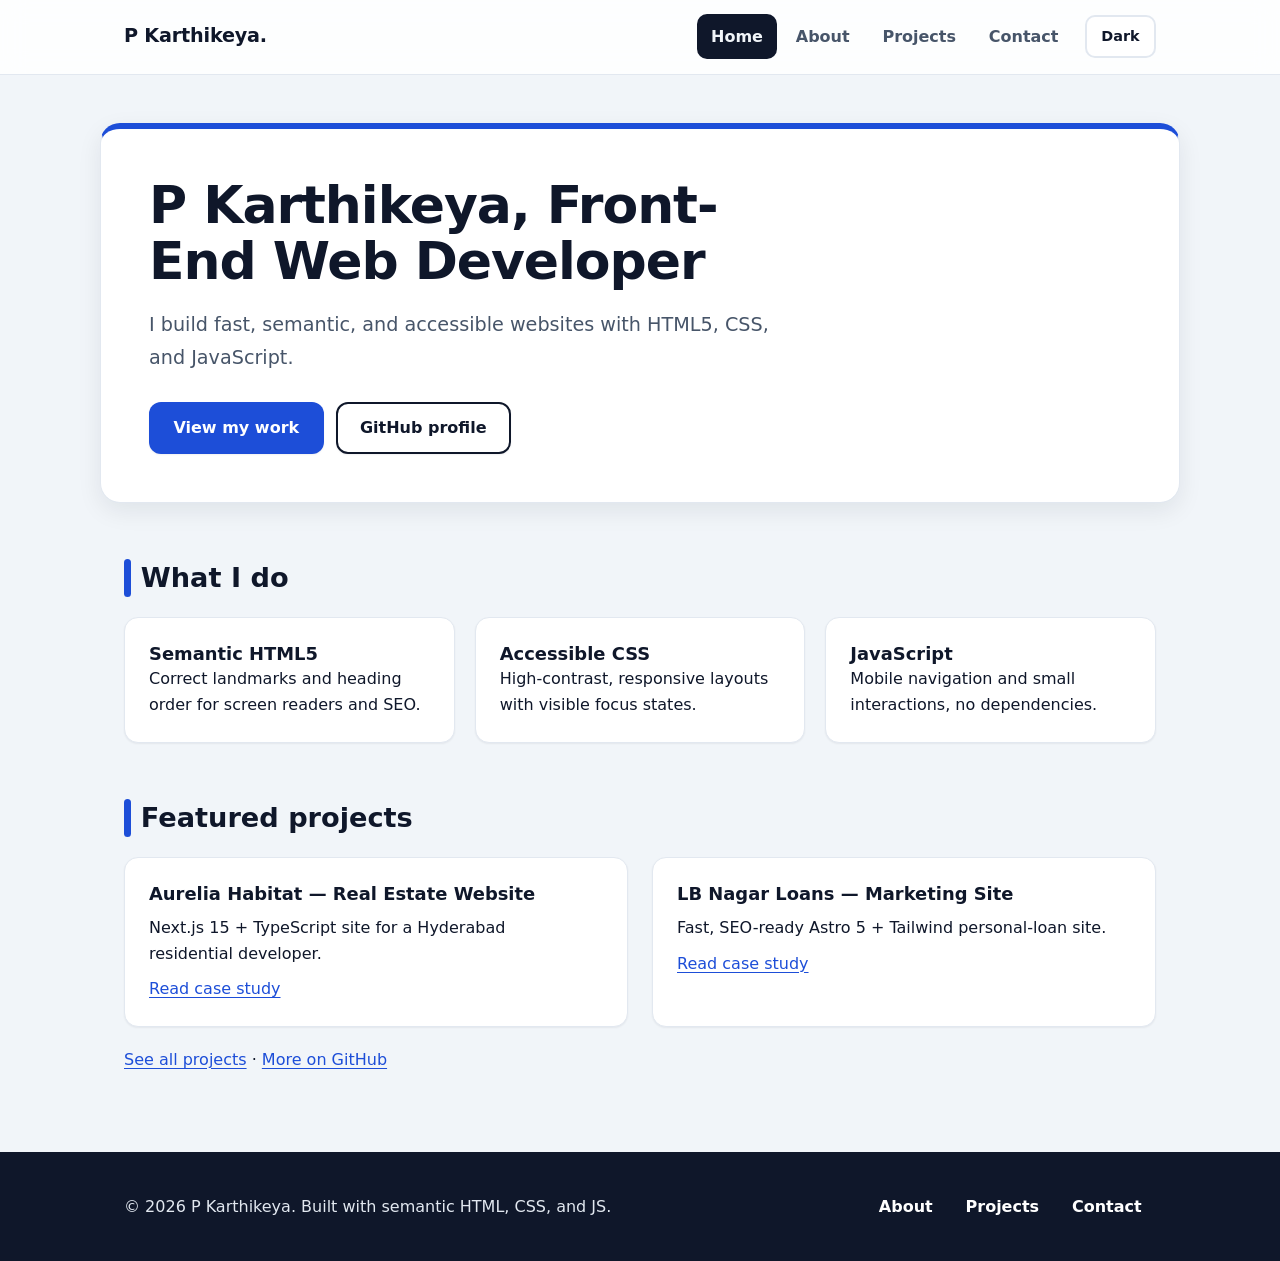
==== commit 4d59c416: "Task 2: mobile-first responsive CSS with Grid, Flexbox, light/dark theme" ====
--- a/index.html
+++ b/index.html
@@ -11,6 +11,15 @@
   <meta name="theme-color" content="#0f172a" />
   <link rel="icon" href="data:image/svg+xml,<svg xmlns='http://www.w3.org/2000/svg' viewBox='0 0 100 100'><text y='.9em' font-size='90'>💼</text></svg>" />
   <link rel="stylesheet" href="style.css" />
+  <script>
+  (function () {
+    try {
+      var saved = localStorage.getItem("theme");
+      var theme = saved || (window.matchMedia("(prefers-color-scheme: dark)").matches ? "dark" : "light");
+      if (theme === "dark") document.documentElement.setAttribute("data-theme", "dark");
+    } catch (e) {}
+  })();
+  </script>
   <script type="application/ld+json">
   {"@context":"https://schema.org","@type":"Person","name":"P Karthikeya","jobTitle":"Front-End Web Developer","knowsAbout":["HTML5","CSS3","JavaScript","Accessibility","SEO"]}
   </script>
@@ -21,7 +30,6 @@
     <div class="container header-inner">
       <a class="logo" href="index.html">P Karthikeya<span aria-hidden="true">.</span></a>
       <nav aria-label="Primary">
-        <button class="nav-toggle" type="button" aria-expanded="false" aria-controls="primary-menu">Menu</button>
         <ul id="primary-menu">
           <li><a href="index.html" aria-current="page">Home</a></li>
           <li><a href="about.html">About</a></li>
@@ -29,6 +37,10 @@
           <li><a href="contact.html">Contact</a></li>
         </ul>
       </nav>
+      <div class="header-controls">
+        <button class="theme-toggle" type="button" aria-pressed="false" aria-label="Switch to dark theme">Dark</button>
+        <button class="nav-toggle" type="button" aria-expanded="false" aria-controls="primary-menu">Menu</button>
+      </div>
     </div>
   </header>
   <main id="main-content">
--- a/style.css
+++ b/style.css
@@ -1,13 +1,45 @@
 :root {
-  --bg: #f8fafc;
-  --surface: #fff;
+  color-scheme: light;
+  --bg: #f1f5f9;
+  --surface: #ffffff;
+  --surface-2: #eef2ff;
   --ink: #0f172a;
-  --muted: #334155;
+  --muted: #475569;
   --accent: #1d4ed8;
   --accent-dark: #1e40af;
+  --accent-ink: #ffffff;
   --line: #e2e8f0;
-  --radius: 12px;
+  --input-border: #94a3b8;
+  --tag-bg: #eef2ff;
+  --tag-border: #c7d2fe;
+  --error: #b91c1c;
   --focus: #f59e0b;
+  --radius: 14px;
+  --shadow-sm: 0 1px 2px rgba(15, 23, 42, 0.06);
+  --shadow-md: 0 8px 24px rgba(15, 23, 42, 0.08);
+  --shadow-lg: 0 16px 40px rgba(15, 23, 42, 0.12);
+  --header-bg: rgba(255, 255, 255, 0.85);
+}
+[data-theme="dark"] {
+  color-scheme: dark;
+  --bg: #0b1220;
+  --surface: #162032;
+  --surface-2: #1c2942;
+  --ink: #f1f5f9;
+  --muted: #c3cede;
+  --accent: #7aa5ff;
+  --accent-dark: #a9c3ff;
+  --accent-ink: #0b1220;
+  --line: #2c3a54;
+  --input-border: #4c5f7f;
+  --tag-bg: #1e3a8a;
+  --tag-border: #3b82f6;
+  --error: #fca5a5;
+  --focus: #fbbf24;
+  --shadow-sm: 0 1px 2px rgba(0, 0, 0, 0.4);
+  --shadow-md: 0 8px 24px rgba(0, 0, 0, 0.35);
+  --shadow-lg: 0 16px 40px rgba(0, 0, 0, 0.45);
+  --header-bg: rgba(11, 18, 32, 0.85);
 }
 *, *::before, *::after { box-sizing: border-box; }
 * { margin: 0; }
@@ -16,67 +48,163 @@
   background: var(--bg);
   color: var(--ink);
   line-height: 1.6;
-}
-a { color: var(--accent); }
+  transition: background-color 0.25s ease, color 0.25s ease;
+}
+a { color: var(--accent); text-underline-offset: 3px; }
 a:hover { color: var(--accent-dark); }
-:focus-visible { outline: 3px solid var(--focus); outline-offset: 3px; border-radius: 4px; }
-.container { max-width: 1080px; margin-inline: auto; padding-inline: 1.25rem; }
-.skip-link { position: absolute; left: 1rem; top: -100px; z-index: 100; background: var(--ink); color: #fff; padding: 0.75rem 1.25rem; border-radius: 8px; }
-.skip-link:focus { top: 1rem; color: #fff; }
-header { background: var(--surface); border-bottom: 1px solid var(--line); position: sticky; top: 0; z-index: 50; }
-.header-inner { display: flex; align-items: center; justify-content: space-between; gap: 1rem; padding-block: 0.9rem; }
-.logo { font-weight: 800; font-size: 1.25rem; color: var(--ink); text-decoration: none; }
-nav ul { list-style: none; display: flex; gap: 0.25rem; padding: 0; }
-nav a { display: inline-block; padding: 0.6rem 0.9rem; border-radius: 8px; text-decoration: none; color: var(--muted); font-weight: 600; }
-nav a:hover { background: #eef2ff; color: var(--ink); }
-nav a[aria-current="page"] { background: var(--ink); color: #fff; }
-.nav-toggle { display: none; border: 2px solid var(--ink); background: #fff; border-radius: 8px; padding: 0.5rem 1rem; font-weight: 700; }
-main { display: grid; gap: 4rem; padding-block: 3.5rem 4rem; }
-main .container { display: grid; gap: 1.5rem; align-content: start; }
-.hero { padding-block: 0.5rem; }
-.hero h1 { letter-spacing: -0.02em; line-height: 1.08; }
-.actions { display: flex; gap: 1rem; flex-wrap: wrap; margin-top: 0.5rem; }
-.card { display: grid; gap: 0.75rem; align-content: start; }
-h1 { font-size: clamp(2rem, 4vw, 3rem); line-height: 1.15; }
-h1, h2, h3 { text-wrap: balance; line-height: 1.25; }
-h1 { line-height: 1.1; }
+:focus-visible { outline: 3px solid var(--focus); outline-offset: 3px; border-radius: 6px; }
+h1 { font-size: clamp(2.1rem, 5vw + 1rem, 3.25rem); line-height: 1.08; letter-spacing: -0.02em; }
+h2 { font-size: clamp(1.35rem, 2vw + 1rem, 1.7rem); line-height: 1.25; }
+h3 { font-size: 1.12rem; line-height: 1.35; }
+h1, h2, h3 { text-wrap: balance; }
 p { text-wrap: pretty; }
-h2 { font-size: 1.6rem; }
-h3 { font-size: 1.15rem; }
-.lead { font-size: 1.15rem; color: var(--muted); max-width: 55ch; line-height: 1.7; }
-.btn { display: inline-block; padding: 0.8rem 1.4rem; border-radius: 10px; text-decoration: none; font-weight: 700; border: 2px solid transparent; cursor: pointer; line-height: 1.4; }
+.container { max-width: 1080px; margin-inline: auto; padding-inline: 1rem; }
+.skip-link {
+  position: absolute; left: 1rem; top: -100px; z-index: 100;
+  background: var(--ink); color: var(--bg); padding: 0.75rem 1.25rem; border-radius: 8px;
+  font-weight: 700; text-decoration: none;
+}
+.skip-link:focus { top: 1rem; color: var(--bg); }
+header {
+  background: var(--header-bg);
+  backdrop-filter: blur(12px);
+  -webkit-backdrop-filter: blur(12px);
+  border-bottom: 1px solid var(--line);
+  position: sticky; top: 0; z-index: 50;
+}
+.header-inner {
+  display: flex; align-items: center;
+  gap: 0.75rem; padding-block: 0.75rem;
+}
+.logo { font-weight: 800; font-size: 1.2rem; color: var(--ink); text-decoration: none; letter-spacing: -0.01em; }
+header nav { margin-left: auto; }
+.header-controls { display: flex; align-items: center; gap: 0.5rem; }
+nav ul { list-style: none; display: none; gap: 0.25rem; padding: 0; margin: 0; }
+nav ul.open { display: flex; }
+nav a {
+  display: inline-block; padding: 0.6rem 0.9rem; border-radius: 10px;
+  text-decoration: none; color: var(--muted); font-weight: 600;
+  transition: background-color 0.2s ease, color 0.2s ease;
+}
+nav a:hover { background: var(--surface-2); color: var(--ink); }
+nav a[aria-current="page"] { background: var(--ink); color: var(--bg); }
+.nav-toggle, .theme-toggle {
+  font: inherit; font-weight: 700; font-size: 0.9rem;
+  border: 2px solid var(--line); background: var(--surface); color: var(--ink);
+  border-radius: 10px; padding: 0.5rem 0.9rem; cursor: pointer;
+  display: inline-flex; align-items: center; gap: 0.4rem;
+  transition: border-color 0.2s ease, transform 0.2s ease;
+}
+.nav-toggle:hover, .theme-toggle:hover { border-color: var(--accent); }
+.nav-toggle:active, .theme-toggle:active { transform: scale(0.97); }
+main { display: grid; gap: 2.5rem; padding-block: 2rem 3rem; }
+main .container { display: grid; gap: 1.25rem; align-content: start; }
+.hero {
+  gap: 1rem;
+  padding: 1.75rem 1.25rem;
+  background: var(--surface);
+  border: 1px solid var(--line);
+  border-top: 6px solid var(--accent);
+  border-radius: calc(var(--radius) + 6px);
+  box-shadow: var(--shadow-md);
+}
+.lead { font-size: 1.1rem; color: var(--muted); max-width: 55ch; line-height: 1.7; }
+.actions { display: flex; flex-wrap: wrap; gap: 0.75rem; margin-top: 0.5rem; }
+.btn {
+  display: inline-flex; align-items: center; justify-content: center;
+  padding: 0.8rem 1.4rem; border-radius: 12px;
+  text-decoration: none; font-weight: 700; line-height: 1.4;
+  border: 2px solid transparent; cursor: pointer;
+  transition: transform 0.2s ease, box-shadow 0.2s ease, background-color 0.2s ease;
+  box-shadow: var(--shadow-sm);
+}
+.btn:hover { transform: translateY(-2px); box-shadow: var(--shadow-md); }
 .btn-primary { background: var(--accent); color: #fff; }
+[data-theme="dark"] .btn-primary { color: var(--accent-ink); }
 .btn-primary:hover { background: var(--accent-dark); color: #fff; }
-.btn-secondary { border-color: var(--ink); color: var(--ink); background: #fff; }
-.btn-secondary:hover { background: var(--ink); color: #fff; }
-.grid-3 { display: grid; grid-template-columns: repeat(3, 1fr); gap: 1rem; }
-.grid-2 { display: grid; grid-template-columns: 1fr 1fr; gap: 1.5rem; }
-.grid-3 > article, .grid-2 > article, .grid-2 > section, .card, aside {
-  background: var(--surface); border: 1px solid var(--line); border-radius: var(--radius); padding: 1.5rem;
-}
-.tags { list-style: none; display: flex; flex-wrap: wrap; gap: 0.5rem; padding: 0; margin-block: 0.75rem; }
-.tags li { background: #eef2ff; border: 1px solid #c7d2fe; padding: 0.25rem 0.75rem; border-radius: 999px; font-size: 0.85rem; font-weight: 600; }
-.card p + p { margin-top: 0.75rem; }
+[data-theme="dark"] .btn-primary:hover { color: var(--accent-ink); }
+.btn-secondary { border-color: var(--ink); color: var(--ink); background: var(--surface); }
+.btn-secondary:hover { background: var(--ink); color: var(--bg); }
+.grid-3, .grid-2 { display: grid; grid-template-columns: 1fr; gap: 1rem; }
+.grid-3 > article, .grid-2 > article, .grid-2 > section, .card, aside, section:has(> form) {
+  background: var(--surface); border: 1px solid var(--line);
+  border-radius: var(--radius); padding: 1.25rem;
+  box-shadow: var(--shadow-sm);
+  transition: transform 0.2s ease, box-shadow 0.2s ease;
+}
+a.card, article.card { display: grid; gap: 0.6rem; align-content: start; }
+article.card:hover { transform: translateY(-3px); box-shadow: var(--shadow-md); }
+section > h2 {
+  display: flex; align-items: center; gap: 0.6rem;
+}
+section > h2::before {
+  content: ""; inline-size: 0.45rem; block-size: 1.4em;
+  border-radius: 999px; background: var(--accent); flex: none;
+}
+.tags { list-style: none; display: flex; flex-wrap: wrap; gap: 0.5rem; padding: 0; margin-block: 0.5rem; }
+.tags li {
+  background: var(--tag-bg); border: 1px solid var(--tag-border);
+  padding: 0.25rem 0.75rem; border-radius: 999px;
+  font-size: 0.85rem; font-weight: 600;
+}
+.card p + p { margin-top: 0.5rem; }
 form { display: grid; gap: 1rem; }
 .field { display: grid; gap: 0.35rem; }
 label { font-weight: 700; }
 .hint { font-size: 0.875rem; color: var(--muted); }
-.error { color: #b91c1c; font-weight: 600; font-size: 0.9rem; }
-input, textarea { font: inherit; padding: 0.7rem 0.85rem; border: 2px solid #94a3b8; border-radius: 8px; width: 100%; }
-input[aria-invalid="true"], textarea[aria-invalid="true"] { border-color: #b91c1c; }
+.error { color: var(--error); font-weight: 600; font-size: 0.9rem; }
+input, textarea {
+  font: inherit; color: var(--ink); background: var(--surface);
+  padding: 0.7rem 0.85rem; border: 2px solid var(--input-border);
+  border-radius: 10px; width: 100%;
+  transition: border-color 0.2s ease, box-shadow 0.2s ease;
+}
+input:focus, textarea:focus { border-color: var(--accent); box-shadow: 0 0 0 3px color-mix(in srgb, var(--accent) 25%, transparent); outline: none; }
+input[aria-invalid="true"], textarea[aria-invalid="true"] { border-color: var(--error); }
 #form-status:empty { display: none; }
 #form-status { font-weight: 700; }
-address { font-style: normal; }
-footer { background: var(--ink); color: #e2e8f0; padding-block: 1.5rem; }
-.footer-inner { display: flex; justify-content: space-between; align-items: center; gap: 1rem; flex-wrap: wrap; }
+address { font-style: normal; line-height: 1.9; }
+footer { background: #0f172a; color: #e2e8f0; padding-block: 2rem; margin-top: 1rem; }
+[data-theme="dark"] footer { background: #060b16; border-top: 1px solid var(--line); }
+.footer-inner { display: flex; flex-wrap: wrap; justify-content: space-between; align-items: center; gap: 1rem; }
+footer nav ul { display: flex; }
 footer a { color: #fff; }
-@media (max-width: 800px) {
-  .grid-2, .grid-3 { grid-template-columns: 1fr; }
-  .nav-toggle { display: inline-block; }
-  nav ul { display: none; flex-direction: column; position: absolute; right: 1rem; top: 4rem; background: #fff; border: 1px solid var(--line); border-radius: 10px; padding: 0.5rem; box-shadow: 0 10px 30px rgba(0,0,0,0.15); }
-  nav ul.open { display: flex; }
-  nav a { color: var(--ink); }
+@media (min-width: 640px) {
+  .container { padding-inline: 1.5rem; }
+  main { gap: 3rem; padding-block: 2.5rem 3.5rem; }
+  .hero { padding: 2.5rem 2rem; }
+  .grid-3 { grid-template-columns: repeat(2, 1fr); }
+  .grid-2 { gap: 1.25rem; }
+}
+@media (min-width: 960px) {
+  main { gap: 3.5rem; padding-block: 3rem 4rem; }
+  .header-inner { padding-block: 0.9rem; }
+  .nav-toggle { display: none; }
+  nav ul, nav ul.open { display: flex; flex-direction: row; position: static; background: none; border: none; padding: 0; box-shadow: none; }
+  .hero {
+    grid-template-columns: 1.4fr 1fr;
+    grid-template-areas: "title title" "lead lead" "actions actions";
+    padding: 3rem;
+  }
+  .hero h1 { grid-area: title; }
+  .hero .lead { grid-area: lead; font-size: 1.2rem; }
+  .hero .actions { grid-area: actions; }
+  .grid-3 { grid-template-columns: repeat(3, 1fr); gap: 1.25rem; }
+  .grid-2 { grid-template-columns: repeat(2, 1fr); gap: 1.5rem; }
+  .grid-3 > article, .grid-2 > article, .grid-2 > section, .card, aside { padding: 1.5rem; }
+}
+@media (max-width: 959px) {
+  header nav { position: static; }
+  .header-inner { position: relative; }
+  nav ul.open {
+    display: flex; flex-direction: column;
+    position: absolute; left: 1rem; right: 1rem; top: calc(100% + 0.25rem);
+    background: var(--surface); border: 1px solid var(--line);
+    border-radius: 12px; padding: 0.5rem;
+    box-shadow: var(--shadow-lg); z-index: 60;
+  }
 }
 @media (prefers-reduced-motion: reduce) {
+  html { scroll-behavior: auto; }
   *, *::before, *::after { transition: none !important; animation: none !important; }
 }
